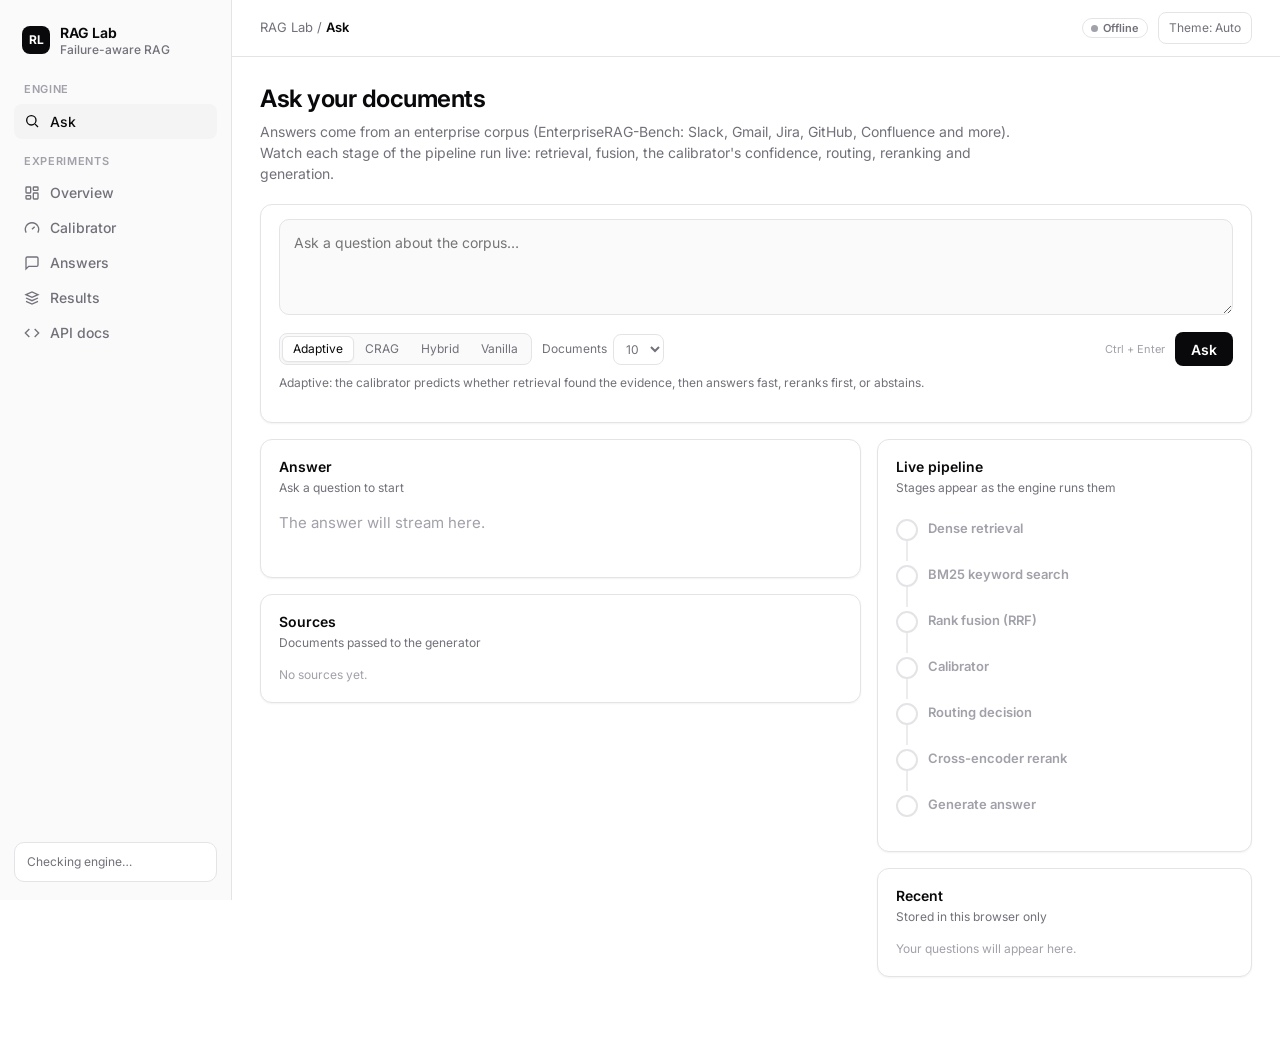
==== static/index.html @ 15f3eef8 "feat(web): real-time RAG engine website and experiment monitor Engine (core/engine.py, POST /engine/" ====
<!doctype html>
<html lang="en">
<head>
  <meta charset="utf-8">
  <meta name="viewport" content="width=device-width, initial-scale=1">
  <title>RAG Lab · Ask</title>
  <link rel="preconnect" href="https://fonts.googleapis.com">
  <link rel="preconnect" href="https://fonts.gstatic.com" crossorigin>
  <link href="https://fonts.googleapis.com/css2?family=Inter:wght@400;500;600;700&display=swap" rel="stylesheet">
  <link rel="stylesheet" href="/static/app.css">
  <style>
    .composer textarea { width:100%; min-height:96px; resize:vertical; border:1px solid var(--border); background:var(--bg-subtle); border-radius:10px; padding:12px 14px; font:inherit; color:inherit; outline:none }
    .composer textarea:focus { border-color:var(--accent); box-shadow:0 0 0 3px color-mix(in srgb, var(--accent) 18%, transparent) }
    .controls { display:flex; flex-wrap:wrap; gap:10px; align-items:center; margin-top:12px }
    .controls label { font-size:12px; color:var(--muted); display:inline-flex; align-items:center; gap:6px }
    .controls select { width:auto }
    .btn { border:0; border-radius:8px; height:34px; padding:0 16px; font-weight:600; cursor:pointer; background:var(--text); color:var(--bg) }
    .btn:disabled { opacity:.5; cursor:not-allowed }
    .btn.ghost { background:transparent; color:var(--muted); border:1px solid var(--border) }
    .kbd { font-size:11px; color:var(--faint); margin-left:auto }
    .examples { display:flex; flex-wrap:wrap; gap:8px; margin-top:12px }
    .example { border:1px solid var(--border); background:var(--card); border-radius:999px; padding:4px 12px; font-size:12px; color:var(--muted); cursor:pointer; text-align:left; max-width:100% }
    .example:hover { color:var(--text); border-color:var(--faint) }
    .strategy-help { font-size:12px; color:var(--muted); margin-top:8px }

    .answer-text { font-size:15px; line-height:1.65; white-space:pre-wrap; overflow-wrap:anywhere; min-height:48px }
    .answer-text.streaming::after { content:"▍"; color:var(--accent); animation:blink 1s steps(2) infinite }
    @keyframes blink { 50% { opacity:0 } }
    @media (prefers-reduced-motion: reduce) { .answer-text.streaming::after { animation:none } }
    .answer-meta { display:flex; flex-wrap:wrap; gap:8px; align-items:center }
    .gauge { margin-top:16px; padding-top:14px; border-top:1px solid var(--border) }
    .gauge-track { position:relative; height:8px; border-radius:999px; background:var(--hover); margin:22px 0 6px }
    .gauge-fill { position:absolute; inset:0 auto 0 0; border-radius:999px; background:var(--accent) }
    .gauge-band { position:absolute; top:-3px; height:14px; border-radius:4px; background:color-mix(in srgb, var(--accent) 25%, transparent) }
    .gauge-mark { position:absolute; top:-6px; width:2px; height:20px; background:var(--muted) }
    .gauge-mark span { position:absolute; bottom:22px; transform:translateX(-50%); font-size:11px; color:var(--muted); white-space:nowrap }
    .gauge-scale { display:flex; justify-content:space-between; font-size:11px; color:var(--faint) }

    .timeline { list-style:none; margin:0; padding:0 }
    .tl { position:relative; display:grid; grid-template-columns:22px 1fr auto; gap:4px 10px; padding:8px 0 12px }
    .tl::before { content:""; position:absolute; left:10px; top:28px; bottom:-4px; width:2px; background:var(--grid) }
    .tl:last-child::before { display:none }
    .tl-icon { width:22px; height:22px; border-radius:50%; border:2px solid var(--border); display:grid; place-items:center; font-size:11px; background:var(--card); color:var(--faint); z-index:1 }
    .tl.running .tl-icon { border-color:var(--accent); border-top-color:transparent; animation:spin .9s linear infinite }
    @keyframes spin { to { transform:rotate(360deg) } }
    @media (prefers-reduced-motion: reduce) { .tl.running .tl-icon { animation:none } }
    .tl.done .tl-icon { border-color:var(--accent); background:var(--accent); color:var(--bg) }
    .tl.skipped .tl-icon { border-style:dashed }
    .tl-name { font-weight:600; font-size:13px }
    .tl.pending .tl-name, .tl.skipped .tl-name { color:var(--faint) }
    .tl-ms { font-size:12px; color:var(--muted); font-variant-numeric:tabular-nums }
    .tl-detail { grid-column:2 / 4; font-size:12px; color:var(--muted) }
    .tl-detail details { margin-top:4px } .tl-detail summary { cursor:pointer }
    .mini-list { margin:6px 0 0; padding-left:16px } .mini-list li { margin:2px 0 }
    .sig-table td, .sig-table th { padding:3px 6px; font-size:12px }

    .sources { display:grid; gap:10px }
    .source { border:1px solid var(--border); border-radius:10px; padding:10px 12px }
    .source-head { display:flex; gap:8px; align-items:baseline }
    .rank { color:var(--faint); font-size:12px; font-variant-numeric:tabular-nums; min-width:18px }
    .source-title { font-weight:600; font-size:13px }
    .source-id { color:var(--faint); font-size:11px; font-family:ui-monospace, SFMono-Regular, Menlo, monospace }
    .scores { display:flex; flex-wrap:wrap; gap:6px; margin-top:6px }
    .source details { margin-top:6px; font-size:12px } .source summary { cursor:pointer; color:var(--muted) }
    .source details p { white-space:pre-wrap; margin:6px 0 0; color:var(--text) }
    .history { display:grid; gap:4px }
    .history button { text-align:left; border:0; background:transparent; padding:6px 8px; border-radius:6px; cursor:pointer; color:var(--muted); font-size:13px; display:flex; gap:8px }
    .history button:hover { background:var(--hover); color:var(--text) }
    .placeholder { color:var(--faint) }
  </style>
</head>
<body>
<div class="app">
  <aside class="sidebar">
    <div class="brand"><div class="brand-mark">RL</div><div>RAG Lab<small>Failure-aware RAG</small></div></div>
    <nav aria-label="Pages">
      <div class="nav-label">Engine</div>
      <a href="/" aria-current="page"><svg viewBox="0 0 24 24" fill="none" stroke="currentColor" stroke-width="2" aria-hidden="true"><circle cx="11" cy="11" r="7"/><path d="M21 21l-4.3-4.3"/></svg>Ask</a>
      <div class="nav-label" style="margin-top:14px">Experiments</div>
      <a href="/dashboard#overview"><svg viewBox="0 0 24 24" fill="none" stroke="currentColor" stroke-width="2" aria-hidden="true"><rect x="3" y="3" width="7" height="9" rx="1"/><rect x="14" y="3" width="7" height="5" rx="1"/><rect x="14" y="12" width="7" height="9" rx="1"/><rect x="3" y="16" width="7" height="5" rx="1"/></svg>Overview</a>
      <a href="/dashboard#calibrator"><svg viewBox="0 0 24 24" fill="none" stroke="currentColor" stroke-width="2" aria-hidden="true"><path d="M12 14l4-4"/><path d="M3.3 19a10 10 0 1 1 17.4 0"/></svg>Calibrator</a>
      <a href="/dashboard#answers"><svg viewBox="0 0 24 24" fill="none" stroke="currentColor" stroke-width="2" aria-hidden="true"><path d="M21 15a2 2 0 0 1-2 2H7l-4 4V5a2 2 0 0 1 2-2h14a2 2 0 0 1 2 2z"/></svg>Answers</a>
      <a href="/dashboard#results"><svg viewBox="0 0 24 24" fill="none" stroke="currentColor" stroke-width="2" aria-hidden="true"><path d="M3 7l9-4 9 4-9 4z"/><path d="M3 12l9 4 9-4"/><path d="M3 17l9 4 9-4"/></svg>Results</a>
      <a href="/docs"><svg viewBox="0 0 24 24" fill="none" stroke="currentColor" stroke-width="2" aria-hidden="true"><path d="M16 18l6-6-6-6"/><path d="M8 6l-6 6 6 6"/></svg>API docs</a>
    </nav>
    <div class="side-footer">
      <div class="side-card" id="engine-card">Checking engine…</div>
    </div>
  </aside>

  <div class="main">
    <header class="topbar">
      <div class="crumbs">RAG Lab / <b>Ask</b></div>
      <div class="topbar-right">
        <span class="badge" id="engine-status"><span class="dot"></span><span id="engine-text">Checking</span></span>
        <button class="icon-btn" id="theme" type="button" aria-label="Color theme">Theme: Auto</button>
      </div>
    </header>

    <div class="content">
      <div class="page-head">
        <h1>Ask your documents</h1>
        <p>Answers come from an enterprise corpus (EnterpriseRAG-Bench: Slack, Gmail, Jira, GitHub, Confluence and more). Watch each stage of the pipeline run live: retrieval, fusion, the calibrator's confidence, routing, reranking and generation.</p>
      </div>
      <div class="error" id="error" role="alert" hidden></div>

      <section class="card composer" aria-label="Ask a question">
        <div class="card-body">
          <label for="query" class="sr-only" style="position:absolute;left:-9999px">Question</label>
          <textarea id="query" maxlength="20000" placeholder="Ask a question about the corpus…"></textarea>
          <div class="controls">
            <div class="segmented" role="group" aria-label="Strategy" id="strategies">
              <button type="button" data-strategy="adaptive" aria-pressed="true">Adaptive</button>
              <button type="button" data-strategy="crag" aria-pressed="false">CRAG</button>
              <button type="button" data-strategy="hybrid" aria-pressed="false">Hybrid</button>
              <button type="button" data-strategy="vanilla" aria-pressed="false">Vanilla</button>
            </div>
            <label>Documents <select id="topk"><option>5</option><option selected>10</option><option>15</option></select></label>
            <span class="kbd">Ctrl + Enter</span>
            <button class="btn ghost" id="stop" type="button" hidden>Stop</button>
            <button class="btn" id="ask" type="button">Ask</button>
          </div>
          <div class="strategy-help" id="strategy-help"></div>
          <div class="examples" id="examples" aria-label="Example questions"></div>
        </div>
      </section>

      <div class="grid wide-left mt">
        <div class="grid" style="align-content:start">
          <section class="card" aria-label="Answer">
            <div class="card-head">
              <div><h2>Answer</h2><p id="answer-sub">Ask a question to start</p></div>
              <div class="answer-meta" id="answer-meta"></div>
            </div>
            <div class="card-body">
              <div class="answer-text placeholder" id="answer" aria-live="polite">The answer will stream here.</div>
              <div class="gauge" id="gauge" hidden></div>
            </div>
          </section>
          <section class="card" aria-label="Sources">
            <div class="card-head"><div><h2>Sources</h2><p id="sources-sub">Documents passed to the generator</p></div></div>
            <div class="card-body sources" id="sources"><div class="placeholder small">No sources yet.</div></div>
          </section>
        </div>
        <div class="grid" style="align-content:start">
          <section class="card" aria-label="Live pipeline">
            <div class="card-head"><div><h2>Live pipeline</h2><p id="pipeline-sub">Stages appear as the engine runs them</p></div></div>
            <div class="card-body"><ol class="timeline" id="timeline"></ol></div>
          </section>
          <section class="card" aria-label="Recent questions">
            <div class="card-head"><div><h2>Recent</h2><p>Stored in this browser only</p></div></div>
            <div class="card-body history" id="history"></div>
          </section>
        </div>
      </div>
    </div>
  </div>
</div>

<script>
const $ = (id) => document.getElementById(id);
const esc = (s) => String(s ?? '').replace(/[&<>"']/g, c => ({ '&': '&amp;', '<': '&lt;', '>': '&gt;', '"': '&quot;', "'": '&#39;' }[c]));
const fix = (x, d = 2) => x == null ? '–' : Number(x).toFixed(d);
const pct = (x) => x == null ? '–' : `${Math.round(x * 100)}%`;
const store = { get(k) { try { return localStorage.getItem(k); } catch { return null; } }, set(k, v) { try { localStorage.setItem(k, v); } catch {} } };

const STAGES = {
  dense: 'Dense retrieval', bm25: 'BM25 keyword search', fusion: 'Rank fusion (RRF)', calibrator: 'Calibrator',
  route: 'Routing decision', rerank: 'Cross-encoder rerank', generate: 'Generate answer',
};
const HELP = {
  adaptive: 'Adaptive: the calibrator predicts whether retrieval found the evidence, then answers fast, reranks first, or abstains.',
  crag: 'CRAG: always reranks a wider candidate pool with a cross-encoder before answering.',
  hybrid: 'Hybrid: dense embeddings and BM25 keyword search fused with reciprocal rank fusion.',
  vanilla: 'Vanilla: dense embedding search only (baseline).',
};
let strategy = store.get('rag-lab-strategy') || 'adaptive';
let controller = null;

/* theme (shared key with the monitor) */
const THEMES = ['auto', 'light', 'dark'];
let theme = store.get('rag-lab-theme') || 'auto';
function applyTheme(t) {
  if (t === 'auto') document.documentElement.removeAttribute('data-theme'); else document.documentElement.dataset.theme = t;
  $('theme').textContent = `Theme: ${t[0].toUpperCase()}${t.slice(1)}`;
}
applyTheme(theme);
$('theme').onclick = () => { theme = THEMES[(THEMES.indexOf(theme) + 1) % 3]; store.set('rag-lab-theme', theme); applyTheme(theme); };

/* strategy picker */
function setStrategy(s) {
  strategy = s; store.set('rag-lab-strategy', s);
  document.querySelectorAll('[data-strategy]').forEach(b => b.setAttribute('aria-pressed', String(b.dataset.strategy === s)));
  $('strategy-help').textContent = HELP[s];
}
document.querySelectorAll('[data-strategy]').forEach(b => b.onclick = () => setStrategy(b.dataset.strategy));
setStrategy(strategy);

/* engine status */
async function checkEngine() {
  try {
    const r = await fetch('/ready'); const s = await r.json();
    const ok = s.ready && s.generator_loaded;
    $('engine-status').className = 'badge' + (ok ? ' live' : '');
    $('engine-text').textContent = ok ? 'Engine ready' : s.ready ? 'Generator offline' : 'Starting';
    $('engine-card').innerHTML = `<b>${ok ? 'Engine ready' : 'Engine not ready'}</b><br>Chroma ${s.chroma_connected ? '✓' : '✕'} · BM25 ${s.bm25_built ? '✓' : '✕'}<br>Generator ${s.generator_loaded ? '✓' : '✕ (start Ollama)'}<br>Calibrator ${s.calibrator_fitted ? `✓ ${s.calibrator_examples} examples` : 'fallback'}`;
  } catch { $('engine-text').textContent = 'Offline'; $('engine-status').className = 'badge'; }
}
checkEngine(); setInterval(checkEngine, 15000);

/* examples */
async function loadExamples() {
  try {
    const items = await (await fetch('/engine/examples?count=4')).json();
    $('examples').innerHTML = items.map(e => `<button class="example" type="button" data-q="${esc(e.question)}"><span class="chip">${esc(e.category.replaceAll('_', ' '))}</span>${esc(e.question.length > 110 ? e.question.slice(0, 107) + '…' : e.question)}</button>`).join('');
    $('examples').querySelectorAll('.example').forEach(b => b.onclick = () => { $('query').value = b.dataset.q; ask(); });
  } catch {}
}
loadExamples();

/* history */
function history() { try { return JSON.parse(store.get('rag-lab-history') || '[]'); } catch { return []; } }
function renderHistory() {
  const items = history();
  $('history').innerHTML = items.length ? items.map((h, i) => `<button type="button" data-i="${i}"><span class="chip">${esc(h.strategy)}</span>${esc(h.query.length > 80 ? h.query.slice(0, 77) + '…' : h.query)}</button>`).join('') : '<div class="placeholder small">Your questions will appear here.</div>';
  $('history').querySelectorAll('button').forEach(b => b.onclick = () => { const h = items[+b.dataset.i]; $('query').value = h.query; setStrategy(h.strategy); $('query').focus(); });
}
function remember(query) {
  const items = [{ query, strategy }, ...history().filter(h => h.query !== query)].slice(0, 8);
  store.set('rag-lab-history', JSON.stringify(items)); renderHistory();
}
renderHistory();

/* timeline */
let stageState = {};
function renderTimeline(plan) {
  $('timeline').innerHTML = plan.map(stage => {
    const s = stageState[stage] || { status: 'pending' };
    const icon = { done: '✓', skipped: '–' }[s.status] || '';
    return `<li class="tl ${s.status}"><span class="tl-icon" aria-hidden="true">${icon}</span>
      <span class="tl-name">${esc(STAGES[stage])}</span><span class="tl-ms">${s.ms != null ? s.ms + ' ms' : s.status === 'running' ? 'running' : ''}</span>
      <div class="tl-detail">${stageDetail(stage, s)}</div></li>`;
  }).join('');
}
function docList(top, key, label) {
  if (!top?.length) return '';
  return `<details><summary>Top ${top.length}</summary><ol class="mini-list">${top.map(d => `<li>${esc(d.title || d.doc_id)} <span class="faint">${label} ${fix(d[key], key === 'rrf_score' ? 4 : 2)}</span></li>`).join('')}</ol></details>`;
}
function stageDetail(stage, s) {
  if (s.status === 'skipped') return `Skipped · ${esc(s.reason)}`;
  if (s.status === 'running') return stage === 'generate' ? `Streaming from ${esc(s.model || 'the generator')}…` : 'Working…';
  if (s.status !== 'done') return '';
  switch (stage) {
    case 'dense': return `${s.count} candidates · best cosine ${fix(s.top?.[0]?.dense_score)}${docList(s.top, 'dense_score', 'cos')}`;
    case 'bm25': return `${s.count} candidates · best score ${fix(s.top?.[0]?.bm25_score, 1)}${docList(s.top, 'bm25_score', 'bm25')}`;
    case 'fusion': return `${s.count} kept · ${s.from_both} found by both retrievers${docList(s.top, 'rrf_score', 'rrf')}`;
    case 'calibrator': return `p(evidence found) = <b>${fix(s.mean)}</b> ± ${fix(s.std)}${s.fitted ? '' : ' (unfitted fallback)'}
      <details><summary>Signals</summary><table class="sig-table"><tbody>${Object.entries(s.signals).map(([k, v]) => `<tr><td>${esc(k.replaceAll('_', ' '))}</td><td class="right num">${fix(v, 3)}</td></tr>`).join('')}</tbody></table></details>`;
    case 'route': return `→ <b>${esc(s.track)}</b> · fast if p ≥ ${fix(s.thresholds.fast_mean)}, abstain if p < ${fix(s.thresholds.abstain_mean)} or ± > ${fix(s.thresholds.abstain_std)}`;
    case 'rerank': return `${s.candidates} candidates scored → ${s.kept} kept · top relevance ${fix(s.top?.[0]?.relevance_score)}${docList(s.top, 'relevance_score', 'rel')}`;
    case 'generate': return `${esc(s.model)} · ${s.characters} characters`;
  }
  return '';
}

/* answer + sources */
function renderGauge(confidence, thresholds) {
  if (!confidence) { $('gauge').hidden = true; return; }
  const { mean, std } = confidence, lo = Math.max(0, mean - std), hi = Math.min(1, mean + std);
  const marks = thresholds ? [[thresholds.fast_mean, 'fast'], ...(thresholds.abstain_mean > 0 ? [[thresholds.abstain_mean, 'abstain']] : [])] : [];
  $('gauge').hidden = false;
  $('gauge').innerHTML = `<div class="kpi-label">Calibrator confidence that retrieval found the evidence</div>
    <div class="gauge-track" role="img" aria-label="Confidence ${pct(mean)}">
      <div class="gauge-band" style="left:${lo * 100}%;width:${(hi - lo) * 100}%"></div>
      <div class="gauge-fill" style="width:${mean * 100}%"></div>
      ${marks.map(([v, label]) => `<div class="gauge-mark" style="left:${v * 100}%"><span>${label} ${fix(v)}</span></div>`).join('')}
    </div><div class="gauge-scale"><span>0</span><span class="num">${fix(mean)} ± ${fix(std)}</span><span>1</span></div>`;
}
function renderSources(docs) {
  $('sources-sub').textContent = `${docs.length} documents passed to the generator`;
  $('sources').innerHTML = docs.length ? docs.map((d, i) => {
    const chips = [['relevance', d.relevance_score, 2], ['rrf', d.rrf_score, 4], ['cosine', d.dense_score, 2], ['bm25', d.bm25_score, 1]]
      .filter(([, v]) => v != null).map(([k, v, n]) => `<span class="badge num">${k} ${fix(v, n)}</span>`).join('');
    return `<div class="source"><div class="source-head"><span class="rank">${i + 1}</span><div><div class="source-title">${esc(d.title || 'Untitled')}</div><div class="source-id">${esc(d.doc_id)}</div></div></div>
      <div class="scores">${chips}</div>${d.passage ? `<details><summary>Passage the model saw</summary><p>${esc(d.passage)}</p></details>` : ''}</div>`;
  }).join('') : '<div class="placeholder small">No documents.</div>';
}

/* streaming */
async function ask() {
  const query = $('query').value.trim();
  if (!query || controller) return;
  $('error').hidden = true;
  controller = new AbortController();
  $('ask').disabled = true; $('stop').hidden = false;
  stageState = {}; let plan = [], thresholds = null, answer = '';
  $('answer').className = 'answer-text streaming'; $('answer').textContent = '';
  $('answer-sub').textContent = 'Running…'; $('answer-meta').innerHTML = `<span class="badge">${esc(strategy)}</span>`;
  $('gauge').hidden = true; $('sources').innerHTML = '<div class="placeholder small">Retrieving…</div>';
  remember(query);
  try {
    const response = await fetch('/engine/stream', {
      method: 'POST', headers: { 'Content-Type': 'application/json' }, signal: controller.signal,
      body: JSON.stringify({ query, top_k: +$('topk').value, strategy }),
    });
    if (!response.ok) throw new Error((await response.json().catch(() => ({}))).detail || `HTTP ${response.status}`);
    const reader = response.body.getReader(), decoder = new TextDecoder();
    let buffer = '';
    for (;;) {
      const { value, done } = await reader.read();
      if (done) break;
      buffer += decoder.decode(value, { stream: true });
      let cut;
      while ((cut = buffer.indexOf('\n\n')) >= 0) {
        const block = buffer.slice(0, cut); buffer = buffer.slice(cut + 2);
        const data = block.split('\n').find(l => l.startsWith('data: '));
        if (!data) continue;
        const e = JSON.parse(data.slice(6));
        if (e.type === 'start') { plan = e.plan; renderTimeline(plan); $('pipeline-sub').textContent = `${e.strategy} · top ${e.top_k}`; }
        else if (e.type === 'stage') {
          stageState[e.stage] = e;
          if (e.stage === 'route') thresholds = e.thresholds;
          if (e.stage === 'calibrator' && e.status === 'done') renderGauge({ mean: e.mean, std: e.std }, thresholds);
          if (e.stage === 'route') renderGauge({ mean: stageState.calibrator.mean, std: stageState.calibrator.std }, thresholds);
          renderTimeline(plan);
        }
        else if (e.type === 'sources') renderSources(e.documents);
        else if (e.type === 'token') { answer += e.text; $('answer').textContent = answer; }
        else if (e.type === 'done') {
          $('answer').textContent = e.answer || answer;
          $('answer-sub').textContent = `Answered in ${(e.total_ms / 1000).toFixed(1)} s`;
          $('answer-meta').innerHTML = `<span class="badge">${esc(strategy)}</span><span class="badge ${e.track === 'Abstain' ? '' : 'ok'}">${esc(e.track)} track</span>`;
        }
        else if (e.type === 'error') throw new Error(e.message);
      }
    }
  } catch (err) {
    if (err.name !== 'AbortError') { $('error').hidden = false; $('error').textContent = `The engine stopped: ${err.message}`; }
    $('answer-sub').textContent = err.name === 'AbortError' ? 'Stopped' : 'Failed';
    Object.keys(stageState).forEach(k => { if (stageState[k].status === 'running') stageState[k] = { status: 'skipped', reason: 'stopped' }; });
    renderTimeline(plan);
  } finally {
    $('answer').classList.remove('streaming');
    if (!$('answer').textContent) { $('answer').textContent = 'No answer.'; $('answer').classList.add('placeholder'); }
    controller = null; $('ask').disabled = false; $('stop').hidden = true;
  }
}
$('ask').onclick = ask;
$('stop').onclick = () => controller?.abort();
$('query').addEventListener('keydown', e => { if (e.key === 'Enter' && (e.ctrlKey || e.metaKey)) ask(); });
renderTimeline(['dense', 'bm25', 'fusion', 'calibrator', 'route', 'rerank', 'generate']);
</script>
</body>
</html>
---- static/app.css ----
/* RAG Lab design system: shared by the Ask page (index.html) and the monitor (ablation.html). */
:root {
  --bg:#ffffff; --bg-subtle:#fafafa; --card:#ffffff; --hover:#f4f4f5; --border:#e4e4e7; --grid:#ececef;
  --text:#09090b; --muted:#71717a; --faint:#a1a1aa; --accent:#0d9488;
  /* categorical slots 1-3, light steps (validated on #fff; aqua < 3:1, so marks are always labelled) */
  --series-1:#2a78d6; --series-2:#eb6834; --series-3:#1baf7a;
  /* routing tracks: neutral steps, always labelled; model colors stay reserved for models */
  --track-fast:#52525b; --track-corrective:#a1a1aa; --track-abstain:#d4d4d8;
  --good:#0ca30c; --critical:#d03b3b; --shadow:0 1px 2px #0000000d;
  color-scheme:light;
}
@media (prefers-color-scheme: dark) {
  :root:not([data-theme="light"]) {
    --bg:#09090b; --bg-subtle:#0c0c0e; --card:#111113; --hover:#18181b; --border:#27272a; --grid:#1f1f23;
    --text:#fafafa; --muted:#a1a1aa; --faint:#71717a; --accent:#2dd4bf;
    --series-1:#3987e5; --series-2:#d95926; --series-3:#199e70;
    --track-fast:#d4d4d8; --track-corrective:#71717a; --track-abstain:#3f3f46;
    --shadow:none; color-scheme:dark;
  }
}
:root[data-theme="dark"] {
  --bg:#09090b; --bg-subtle:#0c0c0e; --card:#111113; --hover:#18181b; --border:#27272a; --grid:#1f1f23;
  --text:#fafafa; --muted:#a1a1aa; --faint:#71717a; --accent:#2dd4bf;
  --series-1:#3987e5; --series-2:#d95926; --series-3:#199e70;
  --track-fast:#d4d4d8; --track-corrective:#71717a; --track-abstain:#3f3f46;
  --shadow:none; color-scheme:dark;
}
* { box-sizing:border-box }
html, body { margin:0; background:var(--bg); color:var(--text) }
body { font:14px/1.5 Inter, ui-sans-serif, system-ui, -apple-system, "Segoe UI", sans-serif; -webkit-font-smoothing:antialiased }
.num { font-variant-numeric:tabular-nums }
button, input, select { font:inherit; color:inherit }
a { color:var(--accent) }
code { font-family:ui-monospace, SFMono-Regular, Menlo, monospace; font-size:12px; background:var(--hover); padding:1px 5px; border-radius:4px }

/* shell */
.app { display:grid; grid-template-columns:232px minmax(0,1fr); min-height:100vh }
.sidebar { position:sticky; top:0; height:100vh; display:flex; flex-direction:column; gap:20px; padding:18px 14px; background:var(--bg-subtle); border-right:1px solid var(--border) }
.brand { display:flex; align-items:center; gap:10px; padding:4px 8px; font-weight:650 }
.brand-mark { width:28px; height:28px; border-radius:8px; background:var(--text); color:var(--bg); display:grid; place-items:center; font-size:12px; font-weight:700 }
.brand small { display:block; color:var(--muted); font-weight:500; font-size:12px; line-height:1.2 }
.nav-label { font-size:11px; font-weight:600; letter-spacing:.06em; text-transform:uppercase; color:var(--faint); padding:0 10px; margin-bottom:6px }
nav a { display:flex; align-items:center; gap:10px; padding:7px 10px; border-radius:8px; color:var(--muted); text-decoration:none; font-weight:500 }
nav a:hover { background:var(--hover); color:var(--text) }
nav a[aria-current="page"] { background:var(--hover); color:var(--text) }
nav svg { width:16px; height:16px; flex:none }
.side-footer { margin-top:auto; display:grid; gap:10px }
.side-card { border:1px solid var(--border); background:var(--card); border-radius:10px; padding:10px 12px; font-size:12px; color:var(--muted) }
.side-card b { color:var(--text); font-weight:600 }
select { width:100%; border:1px solid var(--border); background:var(--card); border-radius:8px; padding:6px 8px }
.main { min-width:0 }
.topbar { position:sticky; top:0; z-index:5; display:flex; align-items:center; gap:12px; padding:12px 28px; border-bottom:1px solid var(--border); background:color-mix(in srgb, var(--bg) 88%, transparent); backdrop-filter:blur(8px) }
.crumbs { color:var(--muted); font-size:13px; min-width:0; overflow:hidden; text-overflow:ellipsis; white-space:nowrap }
.crumbs b { color:var(--text); font-weight:600 }
.topbar-right { margin-left:auto; display:flex; align-items:center; gap:10px; flex:none }
.updated { color:var(--faint); font-size:12px }
.icon-btn { border:1px solid var(--border); background:var(--card); border-radius:8px; height:32px; padding:0 10px; display:inline-flex; align-items:center; gap:6px; cursor:pointer; font-size:12px; color:var(--muted) }
.icon-btn:hover { color:var(--text) }
.content { padding:24px 28px 64px; max-width:1320px }
.page-head { margin-bottom:20px }
.page-head h1 { font-size:24px; letter-spacing:-.02em; margin:0 0 4px; font-weight:650 }
.page-head p { margin:0; color:var(--muted); max-width:760px }
.view[hidden], [hidden] { display:none !important }

/* primitives */
.grid { display:grid; gap:16px }
.kpis { grid-template-columns:repeat(4,minmax(0,1fr)) }
.two { grid-template-columns:minmax(0,1fr) minmax(0,1fr) }
.wide-left { grid-template-columns:minmax(0,1.6fr) minmax(0,1fr) }
.mt { margin-top:16px }
.card { background:var(--card); border:1px solid var(--border); border-radius:12px; box-shadow:var(--shadow); min-width:0 }
.card-head { display:flex; align-items:flex-start; justify-content:space-between; gap:12px; padding:16px 18px 0 }
.card-head h2 { font-size:14px; font-weight:600; margin:0 }
.card-head p { margin:2px 0 0; color:var(--muted); font-size:12px }
.card-body { padding:14px 18px 18px }
.kpi { padding:16px 18px }
.kpi-label { font-size:11px; font-weight:600; letter-spacing:.06em; text-transform:uppercase; color:var(--muted) }
.kpi-value { font-size:26px; font-weight:650; letter-spacing:-.02em; margin:6px 0 2px; line-height:1.15; display:flex; align-items:center }
.kpi-caption { color:var(--muted); font-size:12px }
.badge { display:inline-flex; align-items:center; gap:5px; border:1px solid var(--border); border-radius:999px; padding:1px 8px; font-size:11px; font-weight:600; color:var(--muted); white-space:nowrap }
.badge.live { color:var(--text) }
.badge.ok { color:var(--good); border-color:color-mix(in srgb, var(--good) 40%, var(--border)) }
.badge.bad { color:var(--critical); border-color:color-mix(in srgb, var(--critical) 40%, var(--border)) }
.dot { width:7px; height:7px; border-radius:50%; background:var(--faint); flex:none; display:inline-block }
.live .dot, .dot.on { background:var(--good); animation:pulse 1.6s ease-in-out infinite }
@keyframes pulse { 0%,100% { box-shadow:0 0 0 0 color-mix(in srgb, var(--good) 45%, transparent) } 50% { box-shadow:0 0 0 5px transparent } }
@media (prefers-reduced-motion: reduce) { .live .dot, .dot.on { animation:none } }
.meter { margin-top:10px }
.meter-row { display:flex; justify-content:space-between; font-size:12px; color:var(--muted) }
.meter-row b { color:var(--text); font-weight:600 }
.track { height:6px; background:var(--hover); border-radius:999px; overflow:hidden; margin-top:5px }
.track > span { display:block; height:100%; border-radius:999px; background:var(--accent); transition:width .6s ease }
.swatch { width:9px; height:9px; border-radius:3px; display:inline-block; flex:none }
.muted { color:var(--muted) } .faint { color:var(--faint) } .small { font-size:12px }
.segmented { display:inline-flex; border:1px solid var(--border); border-radius:8px; padding:2px; background:var(--bg-subtle); flex-wrap:wrap }
.segmented button { border:1px solid transparent; background:transparent; padding:3px 10px; border-radius:6px; font-size:12px; color:var(--muted); cursor:pointer }
.segmented button[aria-pressed="true"] { background:var(--card); color:var(--text); box-shadow:var(--shadow); border-color:var(--border) }
.empty { color:var(--muted); padding:28px; text-align:center; font-size:13px }
.note { color:var(--muted); font-size:12px; margin:10px 0 0 }
.error { border:1px solid color-mix(in srgb, var(--critical) 40%, var(--border)); color:var(--critical); border-radius:10px; padding:10px 14px; margin-bottom:16px }

/* tables */
table { width:100%; border-collapse:collapse; font-size:13px }
th { text-align:left; color:var(--muted); font-weight:500; font-size:12px; padding:8px 10px; border-bottom:1px solid var(--border); white-space:nowrap }
td { padding:10px; border-bottom:1px solid var(--grid); vertical-align:middle }
tbody tr:hover { background:var(--hover) }
tbody tr:last-child td { border-bottom:0 }
.right { text-align:right }
.table-wrap { overflow-x:auto }
.model-cell { display:flex; align-items:center; gap:8px; font-weight:600 }
.model-cell small { display:block; color:var(--faint); font-weight:400; font-family:ui-monospace, SFMono-Regular, Menlo, monospace; font-size:11px }

/* now / stepper */
.phase { display:flex; align-items:center; gap:8px; font-weight:600 }
.steps { display:flex; align-items:center; gap:6px; margin:14px 0 12px; flex-wrap:wrap }
.step { display:flex; align-items:center; gap:6px; font-size:12px; padding:4px 10px; border-radius:999px; border:1px solid var(--border); color:var(--faint) }
.step.done { color:var(--muted) } .step.done::before { content:"✓"; font-size:11px }
.step.active { color:var(--text); border-color:var(--accent); background:color-mix(in srgb, var(--accent) 10%, transparent) }
.question { border-left:2px solid var(--border); padding-left:12px; color:var(--text); font-size:13px }
.chip { display:inline-block; font-size:11px; font-weight:600; color:var(--muted); border:1px solid var(--border); border-radius:6px; padding:0 6px; margin-right:6px; text-transform:capitalize }

/* charts */
svg text { fill:var(--muted); font-size:11px; font-family:Inter, ui-sans-serif, system-ui, sans-serif }
svg .label { fill:var(--text); font-weight:500 }
.legend { display:flex; flex-wrap:wrap; gap:6px 14px; font-size:12px; color:var(--muted); margin-top:8px }
.legend > span { display:inline-flex; align-items:center; gap:6px }
.legend .dash { width:14px; border-top:2px dashed var(--muted) }
details.data { margin-top:10px; font-size:12px }
details.data summary { cursor:pointer; color:var(--muted) }
details.data table { margin-top:6px }
.tooltip { position:fixed; z-index:20; pointer-events:none; display:none; background:var(--card); color:var(--text); border:1px solid var(--border); border-radius:8px; padding:8px 10px; font-size:12px; box-shadow:0 8px 24px #0000002e; max-width:280px }
.tooltip b { display:block; margin-bottom:2px }
.pairs { display:grid; gap:8px }
.pair { display:flex; flex-wrap:wrap; align-items:center; gap:6px 10px; padding:9px 12px; border:1px solid var(--border); border-radius:10px; font-size:13px }
.pair .badge { margin-left:auto }
.pair .ci { flex-basis:100%; order:9 }
#k-lead { font-size:19px }
#categories th { white-space:normal; vertical-align:bottom; line-height:1.3 }

/* answers */
.toolbar { display:flex; flex-wrap:wrap; gap:10px; align-items:center; margin-bottom:14px }
.search { flex:1; min-width:200px; border:1px solid var(--border); background:var(--card); border-radius:8px; padding:7px 10px }
.feed { display:grid; gap:12px }
.item { padding:16px 18px; transition:border-color 1.2s }
.item.fresh { border-color:var(--accent) }
.item-head { display:flex; flex-wrap:wrap; gap:8px; align-items:center; font-size:12px; color:var(--faint) }
.item h3 { font-size:14px; font-weight:600; margin:6px 0 12px }
.answers { display:grid; grid-template-columns:repeat(3,minmax(0,1fr)); gap:10px }
.answer { border:1px solid var(--border); border-radius:10px; padding:10px 12px; background:var(--bg-subtle); min-width:0 }
.answer-head { display:flex; align-items:center; gap:7px; font-size:12px; font-weight:600; margin-bottom:6px }
.answer-head .badge { margin-left:auto }
.answer p { margin:0; font-size:13px; white-space:pre-wrap; overflow-wrap:anywhere; max-height:200px; overflow:auto }
.answer-foot { color:var(--faint); font-size:11px; margin-top:6px }
.item details { margin-top:10px; font-size:13px } .item summary { cursor:pointer; color:var(--muted) }
.item details p { white-space:pre-wrap; margin:6px 0 0 }

@media (max-width:1100px) { .kpis { grid-template-columns:repeat(2,minmax(0,1fr)) } .wide-left, .two { grid-template-columns:1fr } }
@media (max-width:860px) {
  .app { grid-template-columns:minmax(0,1fr) }
  .sidebar, .sidebar nav, .main { min-width:0 }
  .topbar { flex-wrap:wrap }
  .sidebar { position:static; height:auto; flex-direction:row; flex-wrap:wrap; align-items:center; gap:10px; border-right:0; border-bottom:1px solid var(--border); padding:12px 16px }
  .sidebar nav { display:flex; gap:4px; overflow-x:auto; order:3; width:100% }
  .nav-label { display:none }
  .side-footer { margin:0 0 0 auto; display:flex; gap:8px }
  .side-card { display:none }
  .topbar { padding:10px 16px; position:static }
  .content { padding:18px 16px 48px }
  .answers { grid-template-columns:1fr }
}
@media (max-width:520px) { .kpis { grid-template-columns:1fr } .updated { display:none } }
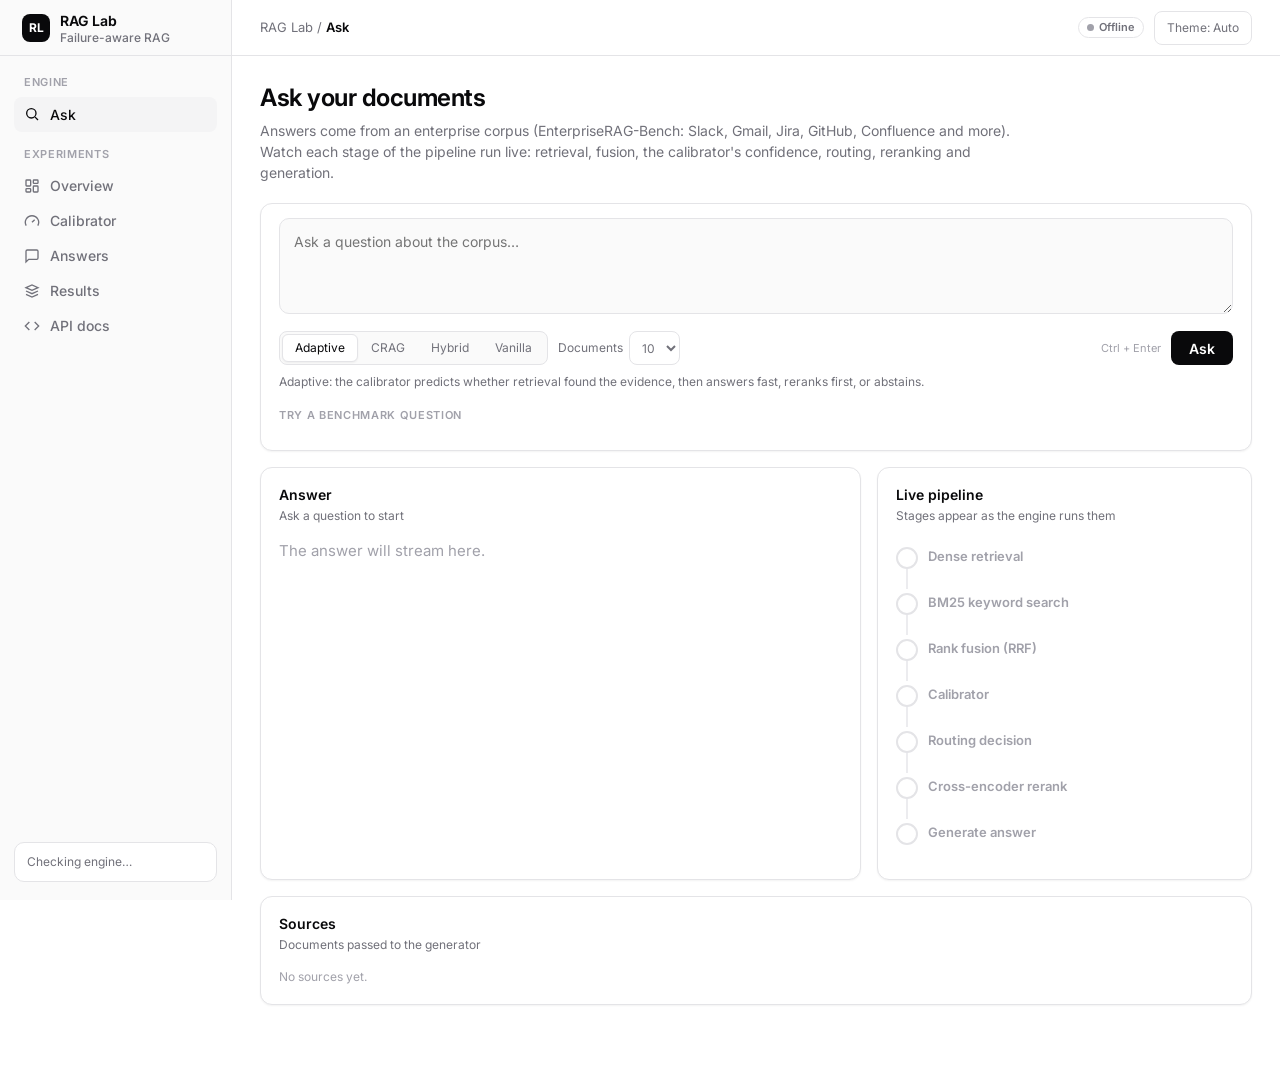
==== commit 2f9eda5b: "fix(web): align the layout and make updates show without a hard refresh Measured element positions i" ====
--- a/static/index.html
+++ b/static/index.html
@@ -12,15 +12,23 @@
     .composer textarea { width:100%; min-height:96px; resize:vertical; border:1px solid var(--border); background:var(--bg-subtle); border-radius:10px; padding:12px 14px; font:inherit; color:inherit; outline:none }
     .composer textarea:focus { border-color:var(--accent); box-shadow:0 0 0 3px color-mix(in srgb, var(--accent) 18%, transparent) }
     .controls { display:flex; flex-wrap:wrap; gap:10px; align-items:center; margin-top:12px }
+    .controls .kbd { margin-left:auto }
     .controls label { font-size:12px; color:var(--muted); display:inline-flex; align-items:center; gap:6px }
     .controls select { width:auto }
-    .btn { border:0; border-radius:8px; height:34px; padding:0 16px; font-weight:600; cursor:pointer; background:var(--text); color:var(--bg) }
+    .btn { border:0; border-radius:8px; height:var(--control-h); padding:0 18px; font-weight:600; cursor:pointer; background:var(--text); color:var(--bg) }
     .btn:disabled { opacity:.5; cursor:not-allowed }
     .btn.ghost { background:transparent; color:var(--muted); border:1px solid var(--border) }
     .kbd { font-size:11px; color:var(--faint); margin-left:auto }
-    .examples { display:flex; flex-wrap:wrap; gap:8px; margin-top:12px }
-    .example { border:1px solid var(--border); background:var(--card); border-radius:999px; padding:4px 12px; font-size:12px; color:var(--muted); cursor:pointer; text-align:left; max-width:100% }
+    .examples { display:grid; grid-template-columns:repeat(2,minmax(0,1fr)); gap:8px; margin-top:8px }
+    .example { display:flex; align-items:flex-start; gap:8px; border:1px solid var(--border); background:var(--card); border-radius:10px; padding:9px 12px; font-size:12px; line-height:1.45; color:var(--muted); cursor:pointer; text-align:left; min-width:0 }
+    .example .chip { flex:none; margin:1px 0 0 }
     .example:hover { color:var(--text); border-color:var(--faint) }
+    .row-label { font-size:11px; font-weight:600; letter-spacing:.06em; text-transform:uppercase; color:var(--faint); margin-top:16px }
+    .recent { display:flex; flex-wrap:wrap; gap:6px; margin-top:8px }
+    .recent button { border:1px solid var(--border); background:transparent; border-radius:8px; padding:4px 10px; font-size:12px; color:var(--muted); cursor:pointer; max-width:100%; overflow:hidden; text-overflow:ellipsis; white-space:nowrap }
+    .recent button:hover { color:var(--text); border-color:var(--faint) }
+    .sources { grid-template-columns:repeat(2,minmax(0,1fr)) }
+    @media (max-width:860px) { .examples, .sources { grid-template-columns:1fr } }
     .strategy-help { font-size:12px; color:var(--muted); margin-top:8px }
 
     .answer-text { font-size:15px; line-height:1.65; white-space:pre-wrap; overflow-wrap:anywhere; min-height:48px }
@@ -63,9 +71,6 @@
     .scores { display:flex; flex-wrap:wrap; gap:6px; margin-top:6px }
     .source details { margin-top:6px; font-size:12px } .source summary { cursor:pointer; color:var(--muted) }
     .source details p { white-space:pre-wrap; margin:6px 0 0; color:var(--text) }
-    .history { display:grid; gap:4px }
-    .history button { text-align:left; border:0; background:transparent; padding:6px 8px; border-radius:6px; cursor:pointer; color:var(--muted); font-size:13px; display:flex; gap:8px }
-    .history button:hover { background:var(--hover); color:var(--text) }
     .placeholder { color:var(--faint) }
   </style>
 </head>
@@ -121,38 +126,32 @@
             <button class="btn" id="ask" type="button">Ask</button>
           </div>
           <div class="strategy-help" id="strategy-help"></div>
+          <div class="row-label">Try a benchmark question</div>
           <div class="examples" id="examples" aria-label="Example questions"></div>
+          <div id="recent-block" hidden><div class="row-label">Recent</div><div class="recent" id="history" aria-label="Recent questions"></div></div>
         </div>
       </section>
 
       <div class="grid wide-left mt">
-        <div class="grid" style="align-content:start">
-          <section class="card" aria-label="Answer">
-            <div class="card-head">
-              <div><h2>Answer</h2><p id="answer-sub">Ask a question to start</p></div>
-              <div class="answer-meta" id="answer-meta"></div>
-            </div>
-            <div class="card-body">
-              <div class="answer-text placeholder" id="answer" aria-live="polite">The answer will stream here.</div>
-              <div class="gauge" id="gauge" hidden></div>
-            </div>
-          </section>
-          <section class="card" aria-label="Sources">
-            <div class="card-head"><div><h2>Sources</h2><p id="sources-sub">Documents passed to the generator</p></div></div>
-            <div class="card-body sources" id="sources"><div class="placeholder small">No sources yet.</div></div>
-          </section>
-        </div>
-        <div class="grid" style="align-content:start">
-          <section class="card" aria-label="Live pipeline">
-            <div class="card-head"><div><h2>Live pipeline</h2><p id="pipeline-sub">Stages appear as the engine runs them</p></div></div>
-            <div class="card-body"><ol class="timeline" id="timeline"></ol></div>
-          </section>
-          <section class="card" aria-label="Recent questions">
-            <div class="card-head"><div><h2>Recent</h2><p>Stored in this browser only</p></div></div>
-            <div class="card-body history" id="history"></div>
-          </section>
-        </div>
+        <section class="card" aria-label="Answer">
+          <div class="card-head">
+            <div><h2>Answer</h2><p id="answer-sub">Ask a question to start</p></div>
+            <div class="answer-meta" id="answer-meta"></div>
+          </div>
+          <div class="card-body">
+            <div class="answer-text placeholder" id="answer" aria-live="polite">The answer will stream here.</div>
+            <div class="gauge" id="gauge" hidden></div>
+          </div>
+        </section>
+        <section class="card" aria-label="Live pipeline">
+          <div class="card-head"><div><h2>Live pipeline</h2><p id="pipeline-sub">Stages appear as the engine runs them</p></div></div>
+          <div class="card-body"><ol class="timeline" id="timeline"></ol></div>
+        </section>
       </div>
+      <section class="card mt" aria-label="Sources">
+        <div class="card-head"><div><h2>Sources</h2><p id="sources-sub">Documents passed to the generator</p></div></div>
+        <div class="card-body grid sources" id="sources"><div class="placeholder small">No sources yet.</div></div>
+      </section>
     </div>
   </div>
 </div>
@@ -212,7 +211,7 @@
 async function loadExamples() {
   try {
     const items = await (await fetch('/engine/examples?count=4')).json();
-    $('examples').innerHTML = items.map(e => `<button class="example" type="button" data-q="${esc(e.question)}"><span class="chip">${esc(e.category.replaceAll('_', ' '))}</span>${esc(e.question.length > 110 ? e.question.slice(0, 107) + '…' : e.question)}</button>`).join('');
+    $('examples').innerHTML = items.map(e => `<button class="example" type="button" data-q="${esc(e.question)}"><span class="chip">${esc(e.category.replaceAll('_', ' '))}</span><span>${esc(e.question.length > 140 ? e.question.slice(0, 137) + '…' : e.question)}</span></button>`).join('');
     $('examples').querySelectorAll('.example').forEach(b => b.onclick = () => { $('query').value = b.dataset.q; ask(); });
   } catch {}
 }
@@ -222,7 +221,8 @@
 function history() { try { return JSON.parse(store.get('rag-lab-history') || '[]'); } catch { return []; } }
 function renderHistory() {
   const items = history();
-  $('history').innerHTML = items.length ? items.map((h, i) => `<button type="button" data-i="${i}"><span class="chip">${esc(h.strategy)}</span>${esc(h.query.length > 80 ? h.query.slice(0, 77) + '…' : h.query)}</button>`).join('') : '<div class="placeholder small">Your questions will appear here.</div>';
+  $('recent-block').hidden = !items.length;
+  $('history').innerHTML = items.map((h, i) => `<button type="button" data-i="${i}" title="${esc(h.query)}">${esc(h.query.length > 60 ? h.query.slice(0, 57) + '…' : h.query)}</button>`).join('');
   $('history').querySelectorAll('button').forEach(b => b.onclick = () => { const h = items[+b.dataset.i]; $('query').value = h.query; setStrategy(h.strategy); $('query').focus(); });
 }
 function remember(query) {
--- a/static/app.css
+++ b/static/app.css
@@ -1,5 +1,6 @@
 /* RAG Lab design system: shared by the Ask page (index.html) and the monitor (ablation.html). */
 :root {
+  --topbar-h:56px; --control-h:34px;
   --bg:#ffffff; --bg-subtle:#fafafa; --card:#ffffff; --hover:#f4f4f5; --border:#e4e4e7; --grid:#ececef;
   --text:#09090b; --muted:#71717a; --faint:#a1a1aa; --accent:#0d9488;
   /* categorical slots 1-3, light steps (validated on #fff; aqua < 3:1, so marks are always labelled) */
@@ -7,6 +8,7 @@
   /* routing tracks: neutral steps, always labelled; model colors stay reserved for models */
   --track-fast:#52525b; --track-corrective:#a1a1aa; --track-abstain:#d4d4d8;
   --good:#0ca30c; --critical:#d03b3b; --shadow:0 1px 2px #0000000d;
+  --out-gen:#9f1239; --out-ctx:#e11d48; --out-ret:#fda4af; --out-abs:#a1a1aa; --out-none:#e4e4e7;
   color-scheme:light;
 }
 @media (prefers-color-scheme: dark) {
@@ -16,9 +18,11 @@
     --series-1:#3987e5; --series-2:#d95926; --series-3:#199e70;
     --track-fast:#d4d4d8; --track-corrective:#71717a; --track-abstain:#3f3f46;
     --shadow:none; color-scheme:dark;
+    --out-gen:#fda4af; --out-ctx:#f43f5e; --out-ret:#9f1239; --out-abs:#71717a; --out-none:#3f3f46;
   }
 }
 :root[data-theme="dark"] {
+  --out-gen:#fda4af; --out-ctx:#f43f5e; --out-ret:#9f1239; --out-abs:#71717a; --out-none:#3f3f46;
   --bg:#09090b; --bg-subtle:#0c0c0e; --card:#111113; --hover:#18181b; --border:#27272a; --grid:#1f1f23;
   --text:#fafafa; --muted:#a1a1aa; --faint:#71717a; --accent:#2dd4bf;
   --series-1:#3987e5; --series-2:#d95926; --series-3:#199e70;
@@ -35,8 +39,8 @@
 
 /* shell */
 .app { display:grid; grid-template-columns:232px minmax(0,1fr); min-height:100vh }
-.sidebar { position:sticky; top:0; height:100vh; display:flex; flex-direction:column; gap:20px; padding:18px 14px; background:var(--bg-subtle); border-right:1px solid var(--border) }
-.brand { display:flex; align-items:center; gap:10px; padding:4px 8px; font-weight:650 }
+.sidebar { position:sticky; top:0; height:100vh; display:flex; flex-direction:column; gap:18px; padding:0 14px 18px; background:var(--bg-subtle); border-right:1px solid var(--border) }
+.brand { display:flex; align-items:center; gap:10px; height:var(--topbar-h); margin:0 -14px; padding:0 22px; border-bottom:1px solid var(--border); font-weight:650; flex:none }
 .brand-mark { width:28px; height:28px; border-radius:8px; background:var(--text); color:var(--bg); display:grid; place-items:center; font-size:12px; font-weight:700 }
 .brand small { display:block; color:var(--muted); font-weight:500; font-size:12px; line-height:1.2 }
 .nav-label { font-size:11px; font-weight:600; letter-spacing:.06em; text-transform:uppercase; color:var(--faint); padding:0 10px; margin-bottom:6px }
@@ -47,16 +51,16 @@
 .side-footer { margin-top:auto; display:grid; gap:10px }
 .side-card { border:1px solid var(--border); background:var(--card); border-radius:10px; padding:10px 12px; font-size:12px; color:var(--muted) }
 .side-card b { color:var(--text); font-weight:600 }
-select { width:100%; border:1px solid var(--border); background:var(--card); border-radius:8px; padding:6px 8px }
+select { width:100%; height:var(--control-h); border:1px solid var(--border); background:var(--card); border-radius:8px; padding:0 8px }
 .main { min-width:0 }
-.topbar { position:sticky; top:0; z-index:5; display:flex; align-items:center; gap:12px; padding:12px 28px; border-bottom:1px solid var(--border); background:color-mix(in srgb, var(--bg) 88%, transparent); backdrop-filter:blur(8px) }
+.topbar { position:sticky; top:0; z-index:5; display:flex; align-items:center; gap:12px; height:var(--topbar-h); padding:0 28px; border-bottom:1px solid var(--border); background:color-mix(in srgb, var(--bg) 88%, transparent); backdrop-filter:blur(8px) }
 .crumbs { color:var(--muted); font-size:13px; min-width:0; overflow:hidden; text-overflow:ellipsis; white-space:nowrap }
 .crumbs b { color:var(--text); font-weight:600 }
 .topbar-right { margin-left:auto; display:flex; align-items:center; gap:10px; flex:none }
 .updated { color:var(--faint); font-size:12px }
-.icon-btn { border:1px solid var(--border); background:var(--card); border-radius:8px; height:32px; padding:0 10px; display:inline-flex; align-items:center; gap:6px; cursor:pointer; font-size:12px; color:var(--muted) }
+.icon-btn { border:1px solid var(--border); background:var(--card); border-radius:8px; height:var(--control-h); padding:0 12px; display:inline-flex; align-items:center; gap:6px; cursor:pointer; font-size:12px; color:var(--muted) }
 .icon-btn:hover { color:var(--text) }
-.content { padding:24px 28px 64px; max-width:1320px }
+.content { padding:24px 28px 64px; max-width:1400px }
 .page-head { margin-bottom:20px }
 .page-head h1 { font-size:24px; letter-spacing:-.02em; margin:0 0 4px; font-weight:650 }
 .page-head p { margin:0; color:var(--muted); max-width:760px }
@@ -69,13 +73,15 @@
 .wide-left { grid-template-columns:minmax(0,1.6fr) minmax(0,1fr) }
 .mt { margin-top:16px }
 .card { background:var(--card); border:1px solid var(--border); border-radius:12px; box-shadow:var(--shadow); min-width:0 }
-.card-head { display:flex; align-items:flex-start; justify-content:space-between; gap:12px; padding:16px 18px 0 }
+.card-head { display:flex; align-items:center; justify-content:space-between; gap:12px; padding:16px 18px 0 }
 .card-head h2 { font-size:14px; font-weight:600; margin:0 }
 .card-head p { margin:2px 0 0; color:var(--muted); font-size:12px }
 .card-body { padding:14px 18px 18px }
 .kpi { padding:16px 18px }
 .kpi-label { font-size:11px; font-weight:600; letter-spacing:.06em; text-transform:uppercase; color:var(--muted) }
-.kpi-value { font-size:26px; font-weight:650; letter-spacing:-.02em; margin:6px 0 2px; line-height:1.15; display:flex; align-items:center }
+.kpi-value { font-size:26px; font-weight:650; letter-spacing:-.02em; margin:6px 0 2px; line-height:1.15; display:flex; align-items:center; gap:9px; min-width:0; white-space:nowrap }
+.kpi-value .ellipsis { overflow:hidden; text-overflow:ellipsis }
+.kpi-value { min-height:30px }
 .kpi-caption { color:var(--muted); font-size:12px }
 .badge { display:inline-flex; align-items:center; gap:5px; border:1px solid var(--border); border-radius:999px; padding:1px 8px; font-size:11px; font-weight:600; color:var(--muted); white-space:nowrap }
 .badge.live { color:var(--text) }
@@ -92,8 +98,8 @@
 .track > span { display:block; height:100%; border-radius:999px; background:var(--accent); transition:width .6s ease }
 .swatch { width:9px; height:9px; border-radius:3px; display:inline-block; flex:none }
 .muted { color:var(--muted) } .faint { color:var(--faint) } .small { font-size:12px }
-.segmented { display:inline-flex; border:1px solid var(--border); border-radius:8px; padding:2px; background:var(--bg-subtle); flex-wrap:wrap }
-.segmented button { border:1px solid transparent; background:transparent; padding:3px 10px; border-radius:6px; font-size:12px; color:var(--muted); cursor:pointer }
+.segmented { display:inline-flex; align-items:stretch; height:var(--control-h); border:1px solid var(--border); border-radius:8px; padding:2px; background:var(--bg-subtle); flex:none }
+.segmented button { border:1px solid transparent; background:transparent; padding:0 12px; white-space:nowrap; border-radius:6px; font-size:12px; color:var(--muted); cursor:pointer }
 .segmented button[aria-pressed="true"] { background:var(--card); color:var(--text); box-shadow:var(--shadow); border-color:var(--border) }
 .empty { color:var(--muted); padding:28px; text-align:center; font-size:13px }
 .note { color:var(--muted); font-size:12px; margin:10px 0 0 }
@@ -112,8 +118,8 @@
 
 /* now / stepper */
 .phase { display:flex; align-items:center; gap:8px; font-weight:600 }
-.steps { display:flex; align-items:center; gap:6px; margin:14px 0 12px; flex-wrap:wrap }
-.step { display:flex; align-items:center; gap:6px; font-size:12px; padding:4px 10px; border-radius:999px; border:1px solid var(--border); color:var(--faint) }
+.steps { display:flex; align-items:center; gap:4px; margin:14px 0 12px; flex-wrap:wrap; row-gap:8px }
+.step { display:flex; align-items:center; gap:6px; font-size:12px; padding:3px 9px; white-space:nowrap; border-radius:999px; border:1px solid var(--border); color:var(--faint) }
 .step.done { color:var(--muted) } .step.done::before { content:"✓"; font-size:11px }
 .step.active { color:var(--text); border-color:var(--accent); background:color-mix(in srgb, var(--accent) 10%, transparent) }
 .question { border-left:2px solid var(--border); padding-left:12px; color:var(--text); font-size:13px }
@@ -139,7 +145,7 @@
 
 /* answers */
 .toolbar { display:flex; flex-wrap:wrap; gap:10px; align-items:center; margin-bottom:14px }
-.search { flex:1; min-width:200px; border:1px solid var(--border); background:var(--card); border-radius:8px; padding:7px 10px }
+.search { flex:1; min-width:200px; height:var(--control-h); border:1px solid var(--border); background:var(--card); border-radius:8px; padding:0 12px }
 .feed { display:grid; gap:12px }
 .item { padding:16px 18px; transition:border-color 1.2s }
 .item.fresh { border-color:var(--accent) }
@@ -160,12 +166,20 @@
   .sidebar, .sidebar nav, .main { min-width:0 }
   .topbar { flex-wrap:wrap }
   .sidebar { position:static; height:auto; flex-direction:row; flex-wrap:wrap; align-items:center; gap:10px; border-right:0; border-bottom:1px solid var(--border); padding:12px 16px }
+  .brand { height:auto; margin:0; padding:2px 0; border-bottom:0 }
+  .segmented { max-width:100%; overflow-x:auto }
   .sidebar nav { display:flex; gap:4px; overflow-x:auto; order:3; width:100% }
   .nav-label { display:none }
   .side-footer { margin:0 0 0 auto; display:flex; gap:8px }
   .side-card { display:none }
-  .topbar { padding:10px 16px; position:static }
+  .topbar { height:auto; min-height:var(--topbar-h); padding:10px 16px; position:static }
   .content { padding:18px 16px 48px }
   .answers { grid-template-columns:1fr }
 }
 @media (max-width:520px) { .kpis { grid-template-columns:1fr } .updated { display:none } }
+
+/* outcome stacked bars (Diagnostics) */
+.stack { display:flex; height:22px; border-radius:6px; overflow:hidden; gap:2px }
+.stack > div { min-width:2px }
+.outcome-row { display:grid; grid-template-columns:180px minmax(0,1fr) 64px; gap:12px; align-items:center; margin:10px 0 }
+@media (max-width:640px) { .outcome-row { grid-template-columns:1fr } }
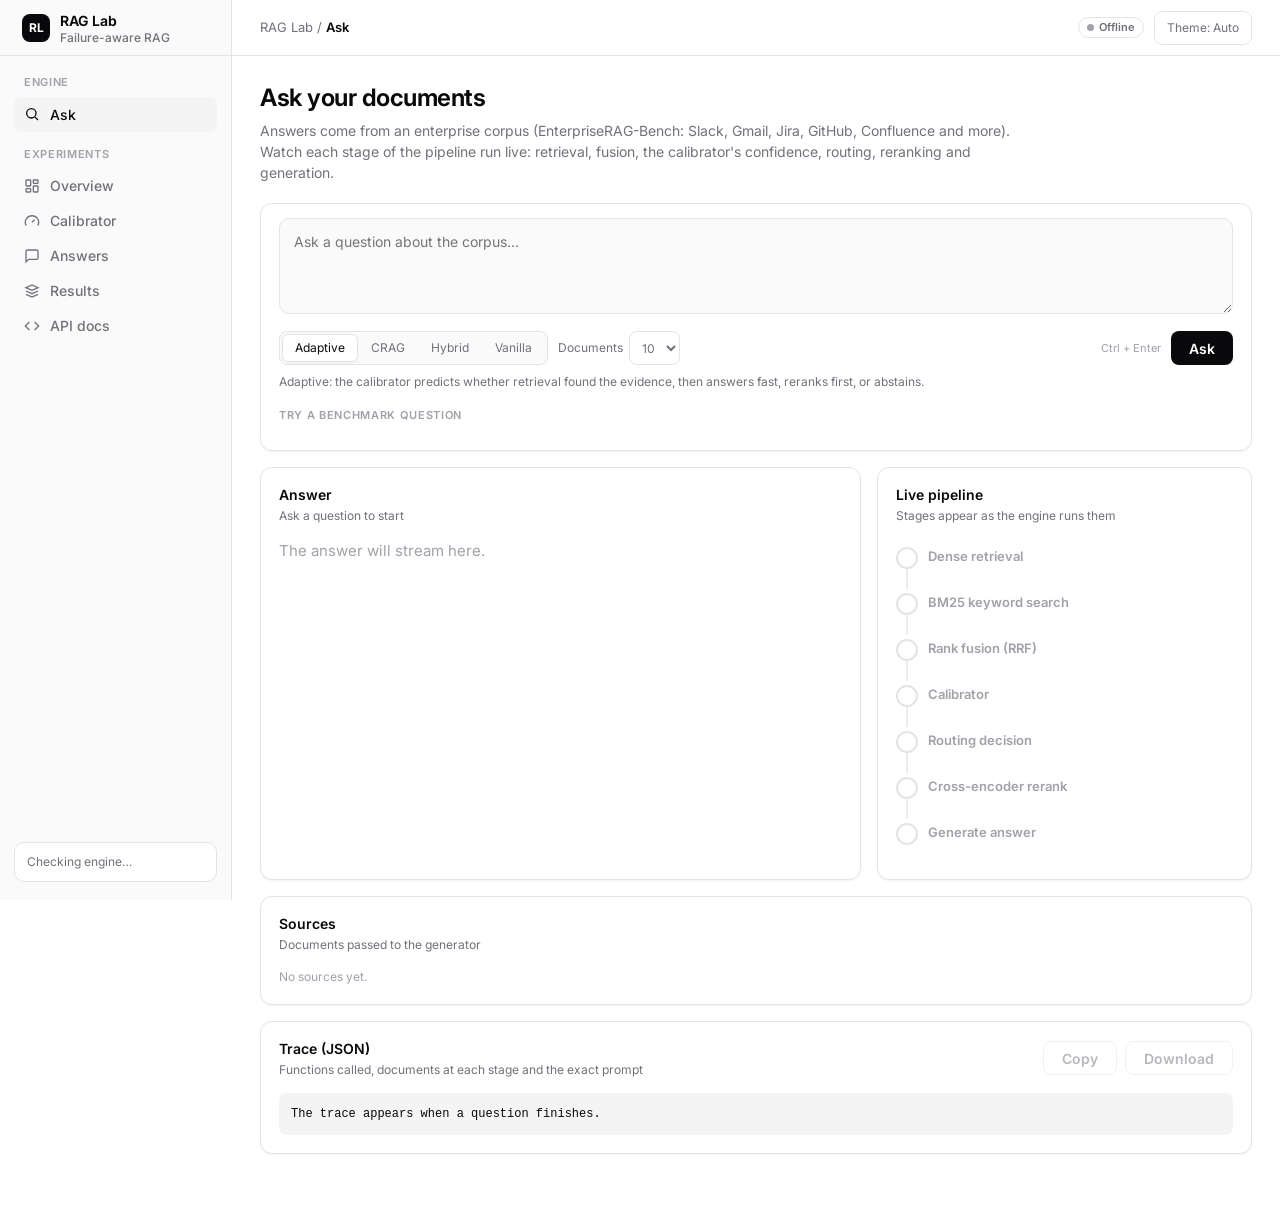
==== commit 134efe24: "feat(engine): JSON trace of every function called and document returned Each live-engine request now" ====
--- a/static/index.html
+++ b/static/index.html
@@ -152,6 +152,16 @@
         <div class="card-head"><div><h2>Sources</h2><p id="sources-sub">Documents passed to the generator</p></div></div>
         <div class="card-body grid sources" id="sources"><div class="placeholder small">No sources yet.</div></div>
       </section>
+      <section class="card mt" aria-label="Trace">
+        <div class="card-head">
+          <div><h2>Trace (JSON)</h2><p id="trace-sub">Functions called, documents at each stage and the exact prompt</p></div>
+          <div class="trace-actions">
+            <button class="btn ghost" id="trace-copy" type="button" disabled>Copy</button>
+            <button class="btn ghost" id="trace-download" type="button" disabled>Download</button>
+          </div>
+        </div>
+        <div class="card-body"><pre class="trace" id="trace">The trace appears when a question finishes.</pre></div>
+      </section>
     </div>
   </div>
 </div>
@@ -239,7 +249,7 @@
     const icon = { done: '✓', skipped: '–' }[s.status] || '';
     return `<li class="tl ${s.status}"><span class="tl-icon" aria-hidden="true">${icon}</span>
       <span class="tl-name">${esc(STAGES[stage])}</span><span class="tl-ms">${s.ms != null ? s.ms + ' ms' : s.status === 'running' ? 'running' : ''}</span>
-      <div class="tl-detail">${stageDetail(stage, s)}</div></li>`;
+      <div class="tl-detail">${stageDetail(stage, s)}${fnLine(s)}</div></li>`;
   }).join('');
 }
 function docList(top, key, label) {
@@ -262,6 +272,7 @@
   }
   return '';
 }
+function fnLine(s) { return s.function ? `<div class="tl-fn"><code>${esc(s.function)}</code></div>` : ''; }
 
 /* answer + sources */
 function renderGauge(confidence, thresholds) {
@@ -286,6 +297,28 @@
   }).join('') : '<div class="placeholder small">No documents.</div>';
 }
 
+/* trace */
+let lastTrace = null;
+function showTrace(record) {
+  lastTrace = record;
+  $('trace').textContent = record ? JSON.stringify(record, null, 2) : 'The trace appears when a question finishes.';
+  $('trace-sub').textContent = record
+    ? `${record.trace.length} steps · ${record.trace.filter(t => t.status === 'done').map(t => t.stage).join(' → ')}`
+    : 'Functions called, documents at each stage and the exact prompt';
+  $('trace-copy').disabled = $('trace-download').disabled = !record;
+}
+$('trace-copy').onclick = async () => {
+  try { await navigator.clipboard.writeText($('trace').textContent); $('trace-copy').textContent = 'Copied'; }
+  catch { $('trace-copy').textContent = 'Copy failed'; }
+  setTimeout(() => { $('trace-copy').textContent = 'Copy'; }, 1500);
+};
+$('trace-download').onclick = () => {
+  if (!lastTrace) return;
+  const url = URL.createObjectURL(new Blob([JSON.stringify(lastTrace, null, 2)], { type: 'application/json' }));
+  const a = Object.assign(document.createElement('a'), { href: url, download: `rag-trace-${Date.now()}.json` });
+  a.click(); URL.revokeObjectURL(url);
+};
+
 /* streaming */
 async function ask() {
   const query = $('query').value.trim();
@@ -294,6 +327,7 @@
   controller = new AbortController();
   $('ask').disabled = true; $('stop').hidden = false;
   stageState = {}; let plan = [], thresholds = null, answer = '';
+  showTrace(null);
   $('answer').className = 'answer-text streaming'; $('answer').textContent = '';
   $('answer-sub').textContent = 'Running…'; $('answer-meta').innerHTML = `<span class="badge">${esc(strategy)}</span>`;
   $('gauge').hidden = true; $('sources').innerHTML = '<div class="placeholder small">Retrieving…</div>';
@@ -330,6 +364,8 @@
           $('answer').textContent = e.answer || answer;
           $('answer-sub').textContent = `Answered in ${(e.total_ms / 1000).toFixed(1)} s`;
           $('answer-meta').innerHTML = `<span class="badge">${esc(strategy)}</span><span class="badge ${e.track === 'Abstain' ? '' : 'ok'}">${esc(e.track)} track</span>`;
+          showTrace({ query, strategy, top_k: +$('topk').value, track: e.track, confidence: e.confidence,
+                      answer: e.answer, timings_ms: e.timings_ms, total_ms: e.total_ms, trace: e.trace });
         }
         else if (e.type === 'error') throw new Error(e.message);
       }
--- a/static/app.css
+++ b/static/app.css
@@ -183,3 +183,9 @@
 .stack > div { min-width:2px }
 .outcome-row { display:grid; grid-template-columns:180px minmax(0,1fr) 64px; gap:12px; align-items:center; margin:10px 0 }
 @media (max-width:640px) { .outcome-row { grid-template-columns:1fr } }
+
+/* trace panel */
+.trace-actions { display:flex; gap:8px }
+.trace { margin:0; max-height:480px; overflow:auto; font-family:ui-monospace, SFMono-Regular, Menlo, monospace; font-size:12px;
+  line-height:1.5; white-space:pre; background:var(--hover); border-radius:8px; padding:12px; color:var(--text) }
+.tl-fn { margin-top:4px } .tl-fn code { font-size:11px; overflow-wrap:anywhere }
